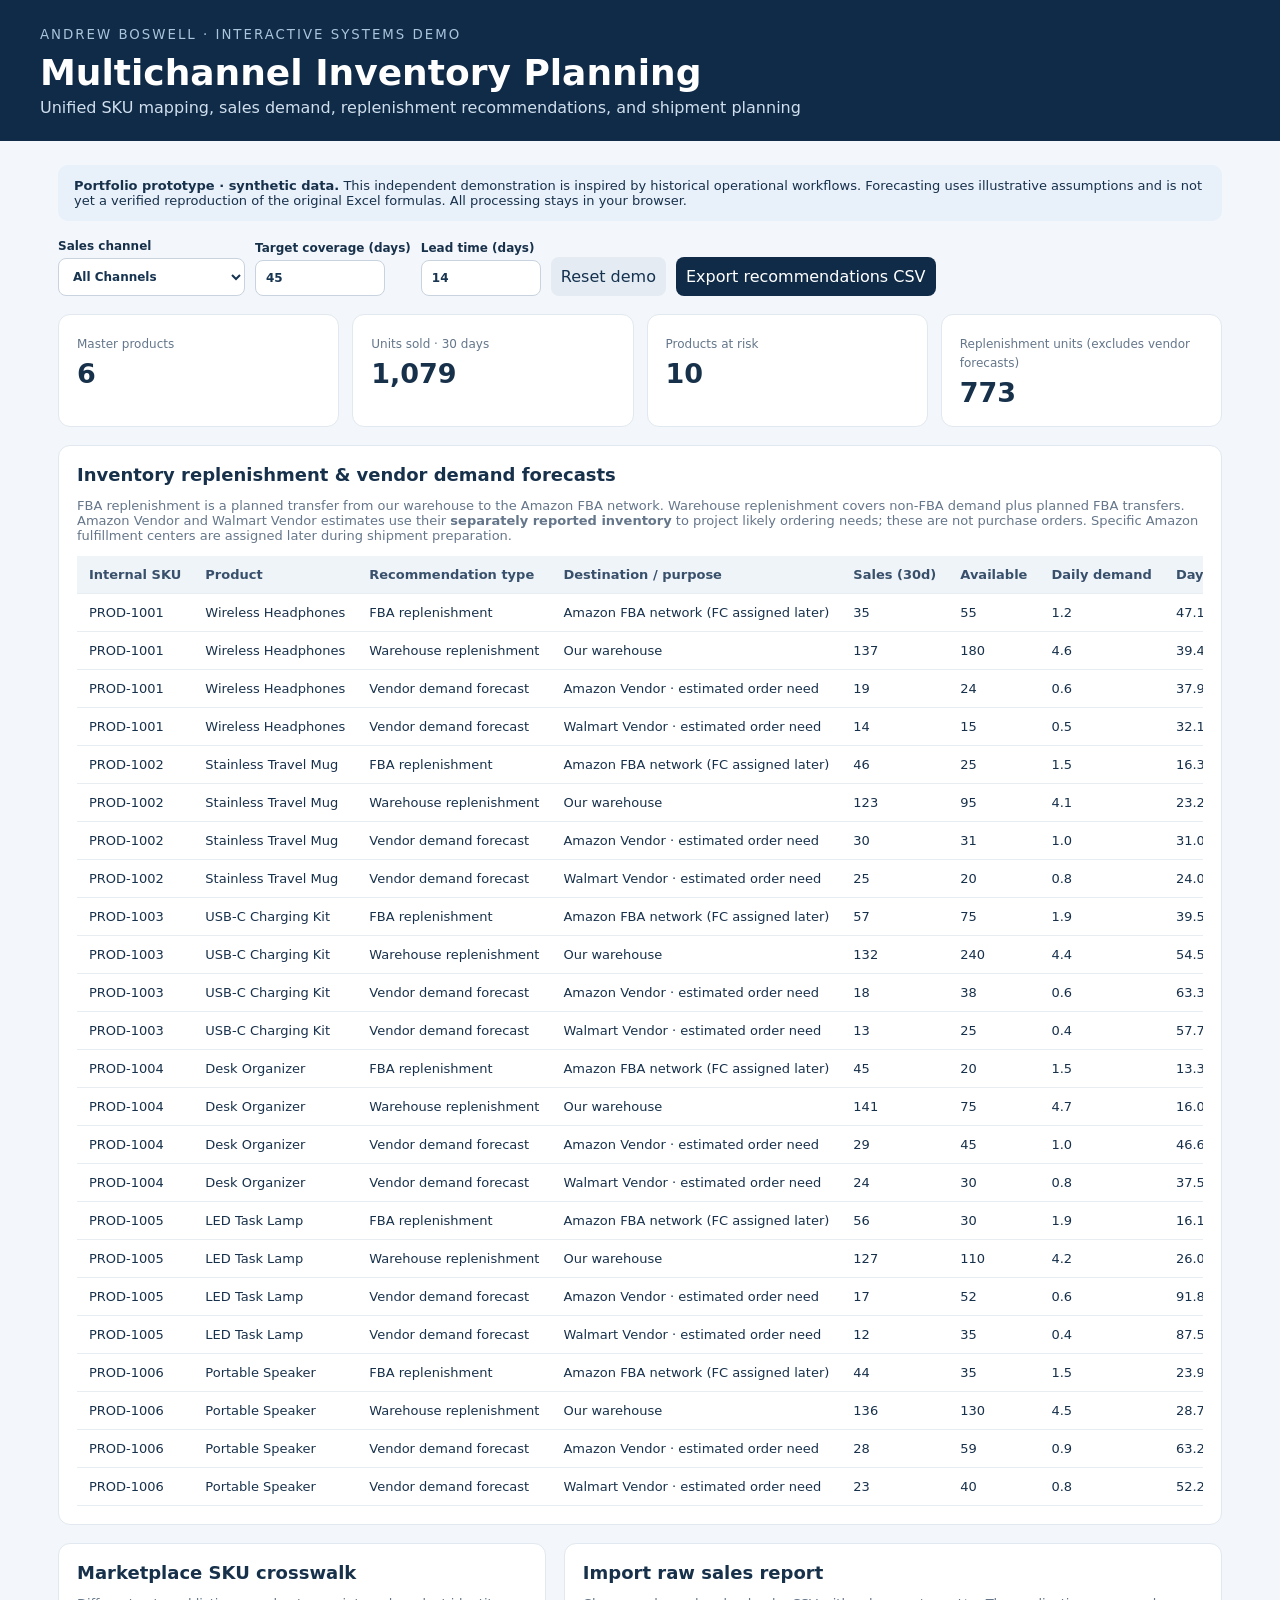
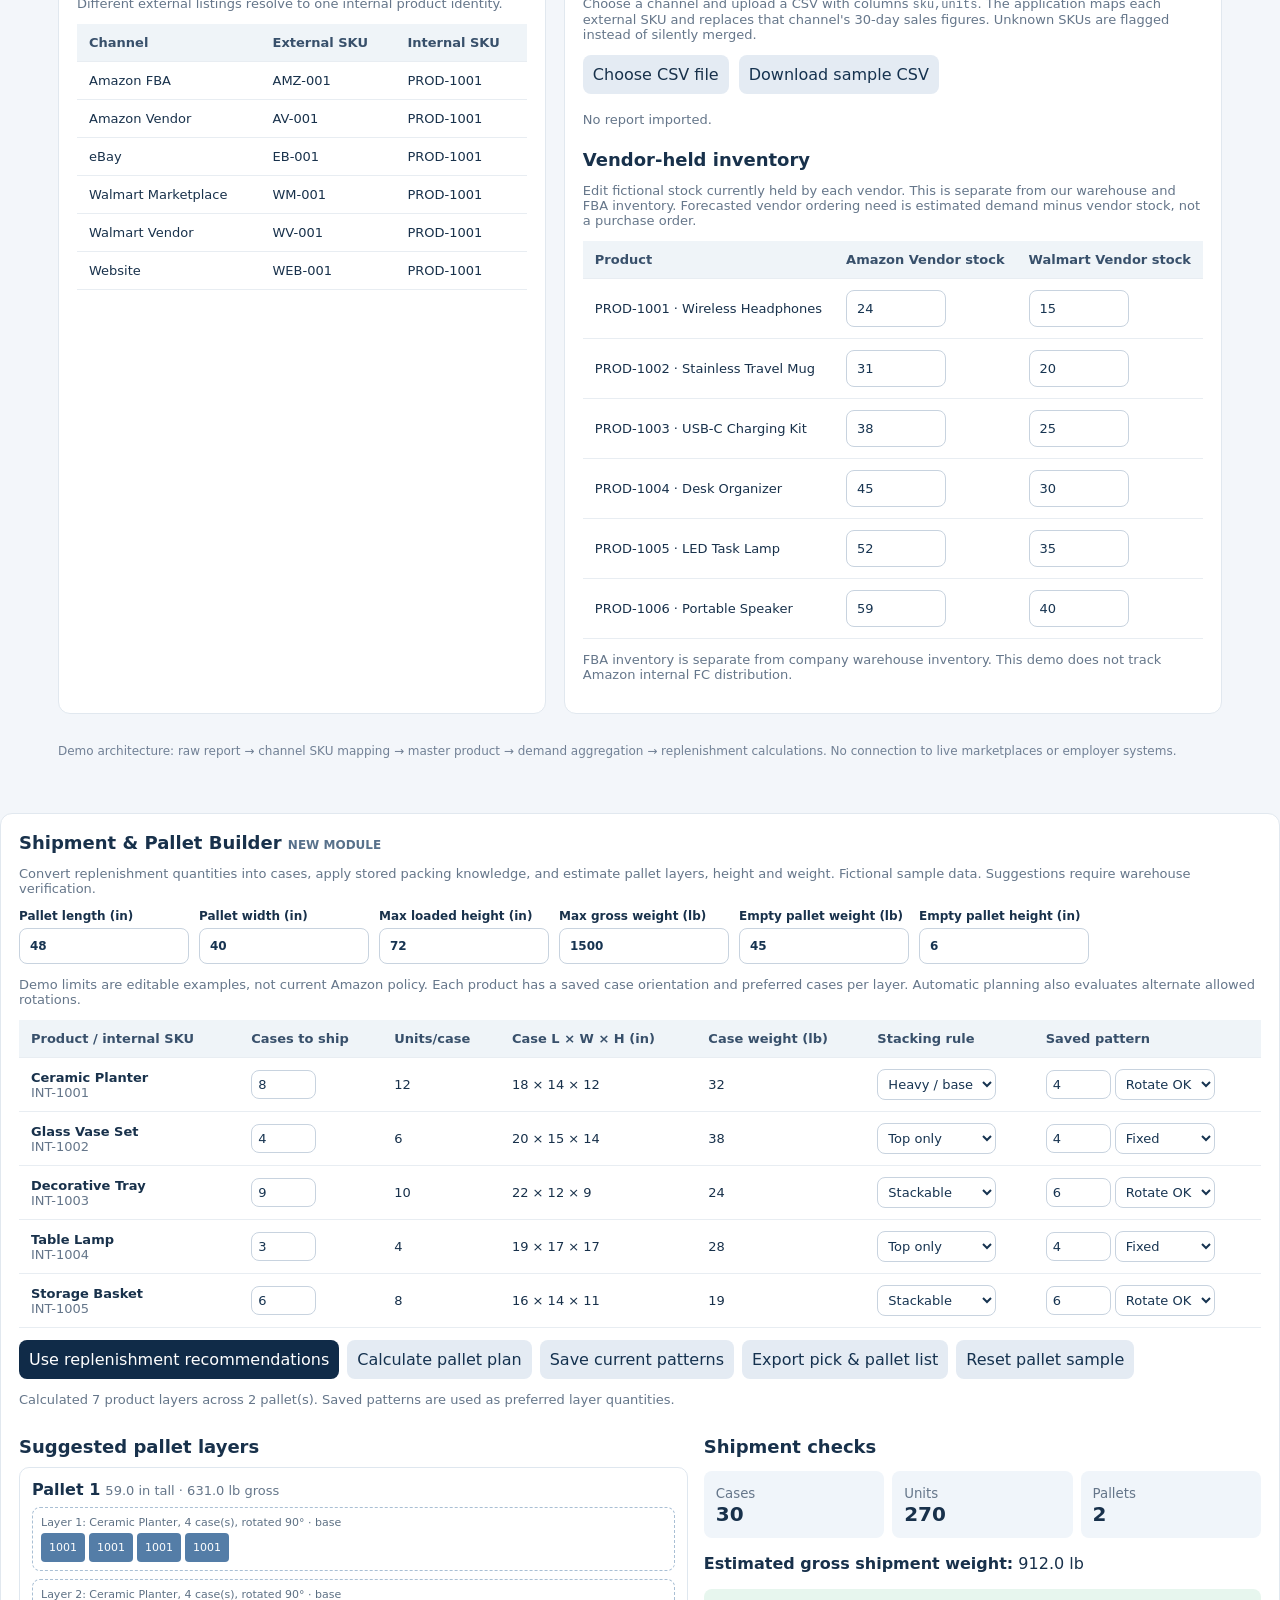
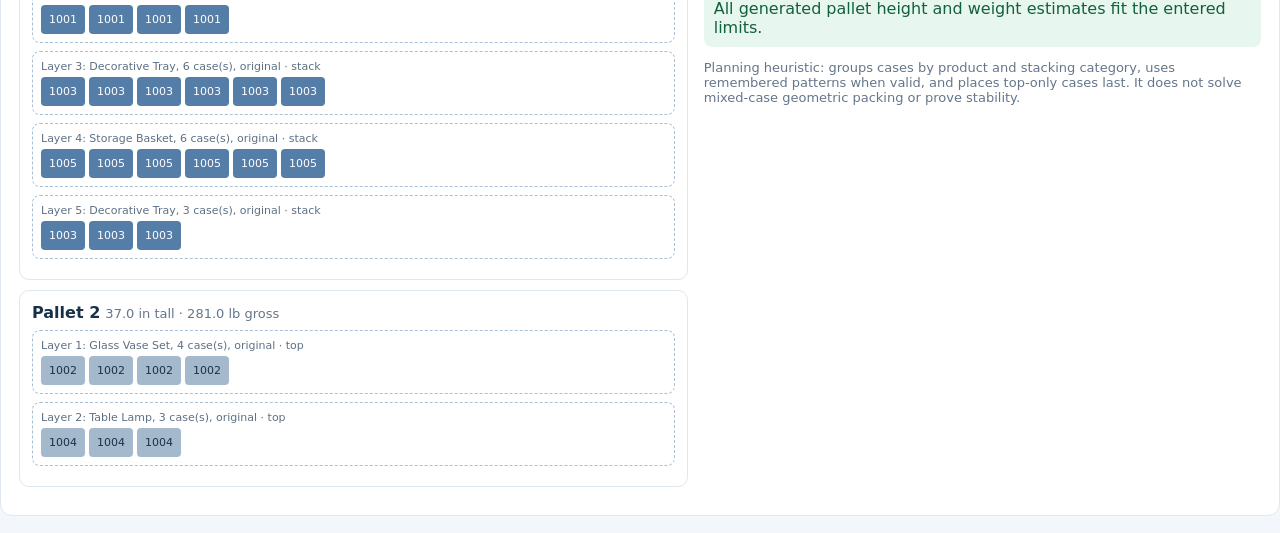
==== inventory-demo/index.html @ e1c4418a "Add interactive multichannel inventory and pallet builder demo" ====
<!doctype html><html lang="en"><head><meta charset="utf-8"><meta name="viewport" content="width=device-width,initial-scale=1"><title>Multichannel Inventory Planning | Portfolio Prototype</title><style>:root{font-family:Inter,system-ui,Arial,sans-serif;color:#18314b;background:#f3f6fa}*{box-sizing:border-box}body{margin:0}header{background:#102b48;color:white;padding:24px max(20px,calc((100vw - 1200px)/2))}header small{letter-spacing:.15em;color:#a9c5db}h1{margin:9px 0 5px;font-size:clamp(23px,3vw,36px)}header p{margin:0;color:#d0dfed}main{max-width:1200px;margin:auto;padding:24px 18px 55px}.notice{background:#e8f0fa;padding:13px 16px;border-radius:10px;font-size:13px;margin-bottom:18px}.toolbar{display:flex;flex-wrap:wrap;gap:10px;align-items:end;margin-bottom:18px}.field{display:flex;flex-direction:column;gap:5px;font-size:12px;font-weight:700}select,input,button{font:inherit;border:1px solid #c8d3df;border-radius:8px;padding:10px;background:white;color:#173451}button{background:#102b48;color:white;border:0;cursor:pointer}button.secondary{background:#e4ebf3;color:#15324f}button:hover{filter:brightness(1.12)}.cards{display:grid;grid-template-columns:repeat(4,1fr);gap:13px;margin-bottom:18px}.card,.panel{background:white;border:1px solid #e1e8ef;border-radius:12px;padding:18px}.card span{font-size:12px;color:#64768a}.card strong{display:block;font-size:27px;margin-top:6px}.panel{margin-bottom:18px}h2{font-size:18px;margin:0 0 8px}.muted{color:#65768a;font-size:13px}.scroll{overflow-x:auto}table{border-collapse:collapse;width:100%;font-size:13px;white-space:nowrap}th{text-align:left;background:#eff4f8;color:#38506b}th,td{padding:11px 12px;border-bottom:1px solid #e8edf2}tr:hover td{background:#fafcfe}.risk{color:#a13a28;font-weight:700}.ok{color:#19735a;font-weight:700}.warning{color:#99610b;font-weight:700}.grid{display:grid;grid-template-columns:1fr 1fr;gap:18px}.mapping{max-height:270px;overflow:auto}code{font-size:12px}label.file{display:inline-block;background:#e4ebf3;padding:10px;border-radius:8px;cursor:pointer}#file{display:none}.footer{font-size:12px;color:#718095;margin-top:12px}@media(max-width:760px){.cards{grid-template-columns:repeat(2,1fr)}.grid{grid-template-columns:1fr}}</style><style>
.pallet-grid{display:grid;grid-template-columns:1.2fr 1fr;gap:16px}.pallet-controls{display:flex;gap:10px;flex-wrap:wrap;align-items:end}.pallet-controls label{display:grid;gap:5px;font-size:12px;font-weight:700}.pallet-controls input,.pallet-controls select{max-width:170px}.pallet-results{display:grid;grid-template-columns:repeat(3,1fr);gap:8px;margin:14px 0}.pallet-results div{background:#f0f5fa;padding:12px;border-radius:8px}.pallet-results strong{display:block;font-size:20px}.pallet-results small{color:#65768a}.pallet-table input{width:65px;padding:6px}.pallet-table select{padding:6px;max-width:140px}.pallet-warning{background:#fff3dc;color:#744b10;padding:10px;border-radius:8px;margin-top:12px}.pallet-ok{background:#e7f6ee;color:#12613a;padding:10px;border-radius:8px;margin-top:12px}.pallet-layer{display:flex;flex-wrap:wrap;gap:4px;margin:8px 0;padding:8px;border:1px dashed #a9bfd4;border-radius:8px}.pallet-box{background:#547da7;color:white;border-radius:4px;padding:8px 5px;text-align:center;min-width:44px;font-size:11px}.pallet-box.top{background:#a5b9cd;color:#18314b}.pallet-actions{display:flex;flex-wrap:wrap;gap:8px;margin-top:12px}@media(max-width:800px){.pallet-grid{grid-template-columns:1fr}.pallet-results{grid-template-columns:repeat(3,1fr)}.pallet-controls input,.pallet-controls select{max-width:130px}}
</style></head><body><header><small>ANDREW BOSWELL · INTERACTIVE SYSTEMS DEMO</small><h1>Multichannel Inventory Planning</h1><p>Unified SKU mapping, sales demand, replenishment recommendations, and shipment planning</p></header><main><div class="notice"><b>Portfolio prototype · synthetic data.</b> This independent demonstration is inspired by historical operational workflows. Forecasting uses illustrative assumptions and is not yet a verified reproduction of the original Excel formulas. All processing stays in your browser.</div><div class="toolbar"><div class="field">Sales channel<select id="channel"><option>All Channels</option><option>Amazon FBA</option><option>Amazon Vendor</option><option>eBay</option><option>Walmart Marketplace</option><option>Walmart Vendor</option><option>Website</option></select></div><div class="field">Target coverage (days)<input id="coverage" type="number" min="1" max="365" value="45" style="width:130px"></div><div class="field">Lead time (days)<input id="lead" type="number" min="0" max="365" value="14" style="width:120px"></div><button id="reset" class="secondary">Reset demo</button><button id="export">Export recommendations CSV</button></div><div class="cards"><div class="card"><span>Master products</span><strong id="products">0</strong></div><div class="card"><span>Units sold · 30 days</span><strong id="sales">0</strong></div><div class="card"><span>Products at risk</span><strong id="risk">0</strong></div><div class="card"><span>Replenishment units (excludes vendor forecasts)</span><strong id="replenish">0</strong></div></div><section class="panel"><h2>Inventory replenishment & vendor demand forecasts</h2><p class="muted">FBA replenishment is a planned transfer from our warehouse to the Amazon FBA network. Warehouse replenishment covers non-FBA demand plus planned FBA transfers. Amazon Vendor and Walmart Vendor estimates use their <b>separately reported inventory</b> to project likely ordering needs; these are not purchase orders. Specific Amazon fulfillment centers are assigned later during shipment preparation.</p><div class="scroll"><table><thead><tr><th>Internal SKU</th><th>Product</th><th>Recommendation type</th><th>Destination / purpose</th><th>Sales (30d)</th><th>Available</th><th>Daily demand</th><th>Days cover</th><th>Replenishment / estimated order need</th><th>Ship by</th><th>Status</th></tr></thead><tbody id="rows"></tbody></table></div></section><div class="grid"><section class="panel"><h2>Marketplace SKU crosswalk</h2><p class="muted">Different external listings resolve to one internal product identity.</p><div class="scroll mapping"><table><thead><tr><th>Channel</th><th>External SKU</th><th>Internal SKU</th></tr></thead><tbody id="mapping"></tbody></table></div></section><section class="panel"><h2>Import raw sales report</h2><p class="muted">Choose a channel and upload a CSV with columns <code>sku,units</code>. The application maps each external SKU and replaces that channel's 30-day sales figures. Unknown SKUs are flagged instead of silently merged.</p><div class="toolbar"><label class="file" for="file">Choose CSV file</label><input type="file" id="file" accept=".csv,text/csv"><button class="secondary" id="sample">Download sample CSV</button></div><p id="message" class="muted">No report imported.</p><h2 style="margin-top:22px">Vendor-held inventory</h2><p class="muted">Edit fictional stock currently held by each vendor. This is separate from our warehouse and FBA inventory. Forecasted vendor ordering need is estimated demand minus vendor stock, not a purchase order.</p><div class="scroll"><table><thead><tr><th>Product</th><th>Amazon Vendor stock</th><th>Walmart Vendor stock</th></tr></thead><tbody id="vendor-stock"></tbody></table></div><p class="muted">FBA inventory is separate from company warehouse inventory. This demo does not track Amazon internal FC distribution.</p></section></div><div class="footer">Demo architecture: raw report → channel SKU mapping → master product → demand aggregation → replenishment calculations. No connection to live marketplaces or employer systems.</div></main><section class="panel" id="pallet-module"><h2>Shipment & Pallet Builder <span style="font-size:12px;color:#58718b">NEW MODULE</span></h2><p class="muted">Convert replenishment quantities into cases, apply stored packing knowledge, and estimate pallet layers, height and weight. Fictional sample data. Suggestions require warehouse verification.</p><div class="pallet-controls"><label>Pallet length (in)<input id="pl" type="number" value="48" min="1"></label><label>Pallet width (in)<input id="pw" type="number" value="40" min="1"></label><label>Max loaded height (in)<input id="ph" type="number" value="72" min="1"></label><label>Max gross weight (lb)<input id="pmax" type="number" value="1500" min="1"></label><label>Empty pallet weight (lb)<input id="ptare" type="number" value="45" min="0"></label><label>Empty pallet height (in)<input id="pbase" type="number" value="6" min="0"></label></div><p class="muted">Demo limits are editable examples, not current Amazon policy. Each product has a saved case orientation and preferred cases per layer. Automatic planning also evaluates alternate allowed rotations.</p><div class="scroll"><table class="pallet-table"><thead><tr><th>Product / internal SKU</th><th>Cases to ship</th><th>Units/case</th><th>Case L × W × H (in)</th><th>Case weight (lb)</th><th>Stacking rule</th><th>Saved pattern</th></tr></thead><tbody id="pallet-items"></tbody></table></div><div class="pallet-actions"><button id="pallet-from-replenish">Use replenishment recommendations</button><button class="secondary" id="pallet-plan">Calculate pallet plan</button><button class="secondary" id="pallet-save">Save current patterns</button><button class="secondary" id="pallet-export">Export pick & pallet list</button><button class="secondary" id="pallet-reset">Reset pallet sample</button></div><p id="pallet-message" class="muted" aria-live="polite"></p><div class="pallet-grid"><div><h2 style="margin-top:16px">Suggested pallet layers</h2><div id="pallet-layers"></div></div><div><h2 style="margin-top:16px">Shipment checks</h2><div id="pallet-summary"></div><div id="pallet-check"></div><p class="muted">Planning heuristic: groups cases by product and stacking category, uses remembered patterns when valid, and places top-only cases last. It does not solve mixed-case geometric packing or prove stability.</p></div></div></section><script>
const channels=['Amazon FBA','Amazon Vendor','eBay','Walmart Marketplace','Walmart Vendor','Website'];const master=[['PROD-1001','Wireless Headphones',180,55],['PROD-1002','Stainless Travel Mug',95,25],['PROD-1003','USB-C Charging Kit',240,75],['PROD-1004','Desk Organizer',75,20],['PROD-1005','LED Task Lamp',110,30],['PROD-1006','Portable Speaker',130,35]];const prefixes=['AMZ','AV','EB','WM','WV','WEB'];let mapping=[],sales={},vendorStock={};function init(){mapping=[];sales={};vendorStock={};master.forEach((p,i)=>{vendorStock['Amazon Vendor|'+p[0]]=24+i*7;vendorStock['Walmart Vendor|'+p[0]]=15+i*5;});master.forEach((p,i)=>channels.forEach((c,j)=>{let sku=prefixes[j]+'-'+String(i+1).padStart(3,'0');mapping.push({channel:c,sku,internal:p[0]});sales[c+'|'+sku]=[35,12,19,24,9,14][j]+((i*11+j*7)%23)}));render()};function num(id){return Math.max(0,Number(document.getElementById(id).value)||0)}function calc(){
 const chosen=document.getElementById('channel').value,coverage=num('coverage'),lead=num('lead');
 const output=[];
 const channelSales=(sku,c)=>mapping.filter(m=>m.internal===sku&&m.channel===c).reduce((sum,m)=>sum+(sales[m.channel+'|'+m.sku]||0),0);
 const build=(p,type,destination,sold,avail,qtyOverride=null)=>{
  const daily=sold/30,days=daily?avail/daily:Infinity;
  const qty=qtyOverride===null?Math.max(0,Math.ceil(daily*coverage-avail)):qtyOverride;
  const date=new Date();date.setDate(date.getDate()+Math.max(0,Math.floor(days-lead)));
  const status=type==='Vendor demand forecast'?'Estimated vendor order · not a PO':days<lead?'Urgent':qty>0?'Replenish':'Healthy';
  return {sku:p[0],name:p[1],type,destination,sold,avail,daily,days,qty,date:daily&&type!=='Vendor demand forecast'?date.toISOString().slice(0,10):'—',status};
 };
 master.forEach(p=>{
  const fbaSold=channelSales(p[0],'Amazon FBA');
  const fba=build(p,'FBA replenishment','Amazon FBA network (FC assigned later)',fbaSold,p[3]);
  const nonFbaSold=channels.filter(c=>c!=='Amazon FBA').reduce((sum,c)=>sum+channelSales(p[0],c),0);
  // Warehouse planning includes non-FBA forecast plus the FBA transfer, counted once.
  const warehouse=build(p,'Warehouse replenishment','Our warehouse',nonFbaSold,p[2],Math.max(0,Math.ceil(nonFbaSold/30*coverage+fba.qty-p[2])));
  if(chosen==='All Channels'||chosen==='Amazon FBA')output.push(fba);
  if(chosen==='All Channels'||(chosen!=='Amazon FBA'&&chosen!=='Amazon Vendor'&&chosen!=='Walmart Vendor'))output.push(warehouse);
  for(const c of ['Amazon Vendor','Walmart Vendor'])if(chosen==='All Channels'||chosen===c){
    const v=channelSales(p[0],c),stock=vendorStock[c+'|'+p[0]]||0;
    output.push(build(p,'Vendor demand forecast',c+' · estimated order need',v,stock,Math.max(0,Math.ceil(v/30*coverage-stock))));
  }
 });
 return output;
}
function render(){
 let r=calc();document.getElementById('products').textContent=master.length;
 const selected=document.getElementById('channel').value;
 const applicable=channels.filter(c=>selected==='All Channels'||selected===c);
 document.getElementById('sales').textContent=mapping.filter(m=>applicable.includes(m.channel)).reduce((a,m)=>a+(sales[m.channel+'|'+m.sku]||0),0).toLocaleString();
 document.getElementById('risk').textContent=r.filter(x=>x.type!=='Vendor demand forecast'&&x.status!=='Healthy').length;
 document.getElementById('replenish').textContent=r.filter(x=>x.type!=='Vendor demand forecast').reduce((a,x)=>a+x.qty,0).toLocaleString();
 document.getElementById('rows').innerHTML=r.map(x=>`<tr><td>${x.sku}</td><td>${x.name}</td><td>${x.type}</td><td>${x.destination}</td><td>${x.sold}</td><td>${x.avail}</td><td>${x.daily.toFixed(1)}</td><td>${Number.isFinite(x.days)?x.days.toFixed(1):'—'}</td><td><b>${x.qty}</b></td><td>${x.date}</td><td class="${x.status==='Urgent'?'risk':x.status==='Healthy'?'ok':'warning'}">${x.status}</td></tr>`).join('');
 document.getElementById('vendor-stock').innerHTML=master.map(p=>`<tr><td>${p[0]} · ${p[1]}</td>${['Amazon Vendor','Walmart Vendor'].map(c=>`<td><input type="number" min="0" step="1" style="width:100px" data-vendor="${c}" data-sku="${p[0]}" value="${vendorStock[c+'|'+p[0]]}" aria-label="${c} stock for ${p[0]}"></td>`).join('')}</tr>`).join('');
 let ch=document.getElementById('channel').value;
 document.getElementById('mapping').innerHTML=mapping.filter(m=>ch==='All Channels'||m.channel===ch).map(m=>`<tr><td>${m.channel}</td><td>${m.sku}</td><td>${m.internal}</td></tr>`).join('');
};document.getElementById('vendor-stock').addEventListener('change',e=>{const t=e.target;if(!t.matches('[data-vendor]'))return;const v=Number(t.value);if(!Number.isInteger(v)||v<0){t.value=vendorStock[t.dataset.vendor+'|'+t.dataset.sku];return;}vendorStock[t.dataset.vendor+'|'+t.dataset.sku]=v;render();});['channel','coverage','lead'].forEach(id=>document.getElementById(id).addEventListener('change',render));document.getElementById('reset').onclick=()=>{document.getElementById('channel').value='All Channels';document.getElementById('coverage').value=45;document.getElementById('lead').value=14;document.getElementById('message').textContent='Demo reset.';init()};function download(name,data){let a=document.createElement('a');a.href=URL.createObjectURL(new Blob([data],{type:'text/csv'}));a.download=name;a.click();setTimeout(()=>URL.revokeObjectURL(a.href),1000)}document.getElementById('export').onclick=()=>download('replenishment_and_vendor_forecasts.csv','internal_sku,product,recommendation_type,destination_or_purpose,sales_30d,available_at_destination,daily_demand,days_cover,units,ship_by,status\n'+calc().map(x=>[x.sku,x.name,x.type,x.destination,x.sold,x.avail,x.daily.toFixed(2),Number.isFinite(x.days)?x.days.toFixed(1):'',x.qty,x.date,x.status].map(v=>'"'+String(v).replaceAll('"','""')+'"').join(',')).join('\n'));document.getElementById('sample').onclick=()=>{let c=document.getElementById('channel').value;if(c==='All Channels')c='Amazon FBA';download('sample_'+c.toLowerCase().replaceAll(' ','_')+'.csv','sku,units\n'+mapping.filter(m=>m.channel===c).map((m,i)=>m.sku+','+(25+i*10)).join('\n'))};document.getElementById('file').onchange=async e=>{let f=e.target.files[0];if(!f)return;let c=document.getElementById('channel').value,msg=document.getElementById('message');if(c==='All Channels'){msg.textContent='Select a specific sales channel before importing.';return}let lines=(await f.text()).replace(/^\uFEFF/,'').trim().split(/\r?\n/),head=lines.shift().split(',').map(s=>s.trim().toLowerCase()),si=head.indexOf('sku'),ui=head.indexOf('units');if(si<0||ui<0){msg.textContent='Expected CSV headers: sku,units';return}let next={},unknown=[],bad=0;for(let line of lines){let a=line.split(',').map(s=>s.trim()),sku=a[si],n=Number(a[ui]);if(!Number.isFinite(n)||n<0){bad++;continue}if(!mapping.some(m=>m.channel===c&&m.sku===sku)){unknown.push(sku);continue}next[c+'|'+sku]=(next[c+'|'+sku]||0)+n}mapping.filter(m=>m.channel===c).forEach(m=>sales[c+'|'+m.sku]=next[c+'|'+m.sku]||0);msg.textContent='Imported '+Object.keys(next).length+' mapped SKUs. '+unknown.length+' unmapped: '+(unknown.slice(0,6).join(', ')||'none')+'. Invalid rows: '+bad+'.';render()};init();

// Synthetic, portfolio-safe pallet planning data. Do not use for physical shipping decisions.
const palletSeed=[
 {sku:'INT-1001',name:'Ceramic Planter',units:12,l:18,w:14,h:12,weight:32,rule:'base',rotation:'either',saved:4,cases:8},
 {sku:'INT-1002',name:'Glass Vase Set',units:6,l:20,w:15,h:14,weight:38,rule:'top',rotation:'flat',saved:4,cases:4},
 {sku:'INT-1003',name:'Decorative Tray',units:10,l:22,w:12,h:9,weight:24,rule:'stack',rotation:'either',saved:6,cases:9},
 {sku:'INT-1004',name:'Table Lamp',units:4,l:19,w:17,h:17,weight:28,rule:'top',rotation:'flat',saved:4,cases:3},
 {sku:'INT-1005',name:'Storage Basket',units:8,l:16,w:14,h:11,weight:19,rule:'stack',rotation:'either',saved:6,cases:6}
];
let palletData=JSON.parse(JSON.stringify(palletSeed));
try{const saved=JSON.parse(localStorage.getItem('portfolioPalletPatterns')||'{}');palletData.forEach(p=>{if(saved[p.sku]){p.saved=saved[p.sku].saved;p.rotation=saved[p.sku].rotation;p.rule=saved[p.sku].rule}})}catch(e){}
const pe=id=>document.getElementById(id), pnum=id=>Number(pe(id).value);
function palletRenderItems(){pe('pallet-items').innerHTML=palletData.map((p,i)=>`<tr><td><b>${p.name}</b><br><span class="muted">${p.sku}</span></td><td><input type="number" min="0" max="999" data-i="${i}" data-key="cases" value="${p.cases}"></td><td>${p.units}</td><td>${p.l} × ${p.w} × ${p.h}</td><td>${p.weight}</td><td><select data-i="${i}" data-key="rule"><option value="base" ${p.rule==='base'?'selected':''}>Heavy / base</option><option value="stack" ${p.rule==='stack'?'selected':''}>Stackable</option><option value="top" ${p.rule==='top'?'selected':''}>Top only</option></select></td><td><input type="number" min="1" max="99" data-i="${i}" data-key="saved" value="${p.saved}" title="Remembered cases per layer"> <select data-i="${i}" data-key="rotation"><option value="either" ${p.rotation==='either'?'selected':''}>Rotate OK</option><option value="flat" ${p.rotation==='flat'?'selected':''}>Fixed</option></select></td></tr>`).join('');pe('pallet-items').querySelectorAll('input,select').forEach(el=>el.addEventListener('change',()=>{const p=palletData[Number(el.dataset.i)];p[el.dataset.key]=el.type==='number'?Math.max(0,Number(el.value)||0):el.value;palletCalculate()}))}
function palletCalculate(){const L=pnum('pl'),W=pnum('pw'),H=pnum('ph'),MAX=pnum('pmax'),tare=pnum('ptare'),base=pnum('pbase');const warnings=[];if([L,W,H,MAX].some(x=>!Number.isFinite(x)||x<=0)||tare<0||base<0){pe('pallet-check').textContent='Enter valid positive pallet limits.';return}let batches=[];for(const p of palletData.filter(p=>p.cases>0)){
 const fits=[{n:Math.floor(L/p.l)*Math.floor(W/p.w),orientation:'original'}];if(p.rotation==='either')fits.push({n:Math.floor(L/p.w)*Math.floor(W/p.l),orientation:'rotated 90°'});
 fits.sort((a,b)=>b.n-a.n);const best=fits[0];if(best.n<1){warnings.push(`${p.name}: case does not fit pallet footprint`);continue}
 const capacity=Math.max(1,Math.min(best.n,Math.round(p.saved)||best.n));if(capacity<best.n){} // remembered pattern intentionally limits the layer
 for(let remain=p.cases;remain>0;remain-=capacity)batches.push({sku:p.sku,name:p.name,count:Math.min(capacity,remain),height:p.h,weight:Math.min(capacity,remain)*p.weight,rule:p.rule,orientation:best.orientation,capacity:best.n,saved:p.saved});
}
const rank={base:0,stack:1,top:2};batches.sort((a,b)=>rank[a.rule]-rank[b.rule]||b.weight-a.weight);let pallets=[],current={layers:[],height:base,weight:tare};for(const layer of batches){if(current.layers.length&&(current.height+layer.height>H||current.weight+layer.weight>MAX)){pallets.push(current);current={layers:[],height:base,weight:tare}}if(layer.height+base>H||layer.weight+tare>MAX)warnings.push(`${layer.name}: one layer exceeds pallet limits; split or repack required`);current.layers.push(layer);current.height+=layer.height;current.weight+=layer.weight}if(current.layers.length)pallets.push(current);
const cases=palletData.reduce((a,p)=>a+p.cases,0),units=palletData.reduce((a,p)=>a+p.cases*p.units,0),gross=pallets.reduce((a,p)=>a+p.weight,0);pe('pallet-summary').innerHTML=`<div class="pallet-results"><div><small>Cases</small><strong>${cases}</strong></div><div><small>Units</small><strong>${units}</strong></div><div><small>Pallets</small><strong>${pallets.length}</strong></div></div><p><b>Estimated gross shipment weight:</b> ${gross.toFixed(1)} lb</p>`;
pe('pallet-layers').innerHTML=pallets.length?pallets.map((p,i)=>`<div style="border:1px solid #dfe7ef;border-radius:10px;padding:12px;margin:10px 0"><b>Pallet ${i+1}</b> <span class="muted">${p.height.toFixed(1)} in tall · ${p.weight.toFixed(1)} lb gross</span>${p.layers.map((l,j)=>`<div class="pallet-layer"><span style="width:100%;font-size:11px;color:#5d7084">Layer ${j+1}: ${l.name}, ${l.count} case(s), ${l.orientation} · ${l.rule}</span>${Array.from({length:Math.min(l.count,24)},()=>`<div class="pallet-box ${l.rule==='top'?'top':''}">${l.sku.slice(-4)}</div>`).join('')}</div>`).join('')}</div>`).join(''):'<p class="muted">Enter cases to generate a plan.</p>';
pe('pallet-check').innerHTML=`<div class="${warnings.length?'pallet-warning':'pallet-ok'}">${warnings.length?'<b>Review required:</b> '+warnings.join('; '):'All generated pallet height and weight estimates fit the entered limits.'}</div>`;pe('pallet-message').textContent=`Calculated ${batches.length} product layers across ${pallets.length} pallet(s). Saved patterns are used as preferred layer quantities.`;window.currentPalletPlan={pallets,warnings};}
pe('pallet-plan').onclick=palletCalculate;
pe('pallet-save').onclick=()=>{const patterns={};palletData.forEach(p=>patterns[p.sku]={saved:p.saved,rotation:p.rotation,rule:p.rule});try{localStorage.setItem('portfolioPalletPatterns',JSON.stringify(patterns));pe('pallet-message').textContent='Saved configuration preferences in this browser.'}catch(e){pe('pallet-message').textContent='Browser storage unavailable; preferences remain in this session.'}};
pe('pallet-reset').onclick=()=>{palletData=JSON.parse(JSON.stringify(palletSeed));palletRenderItems();palletCalculate()};
pe('pallet-from-replenish').onclick=()=>{const rec=calc().filter(x=>x.type==='FBA replenishment'&&x.qty>0);palletData.forEach(p=>{const x=rec.find(r=>r.sku===p.sku);p.cases=x?Math.ceil(x.qty/p.units):0});palletRenderItems();palletCalculate();pe('pallet-message').textContent='Loaded only Amazon FBA replenishment quantities. Fulfillment center assignments occur later.'};
pe('pallet-export').onclick=()=>{const plan=window.currentPalletPlan;if(!plan)return;const rows=['pallet,layer,internal_sku,product,cases,units,orientation,stacking_rule,layer_weight_lb'];plan.pallets.forEach((p,i)=>p.layers.forEach((l,j)=>{const item=palletData.find(x=>x.sku===l.sku);rows.push([i+1,j+1,l.sku,'"'+l.name+'"',l.count,l.count*item.units,l.orientation,l.rule,l.weight].join(','))}));download('pallet_pick_and_stack_plan.csv',rows.join('\n'))};
palletRenderItems();palletCalculate();
</script></body></html>
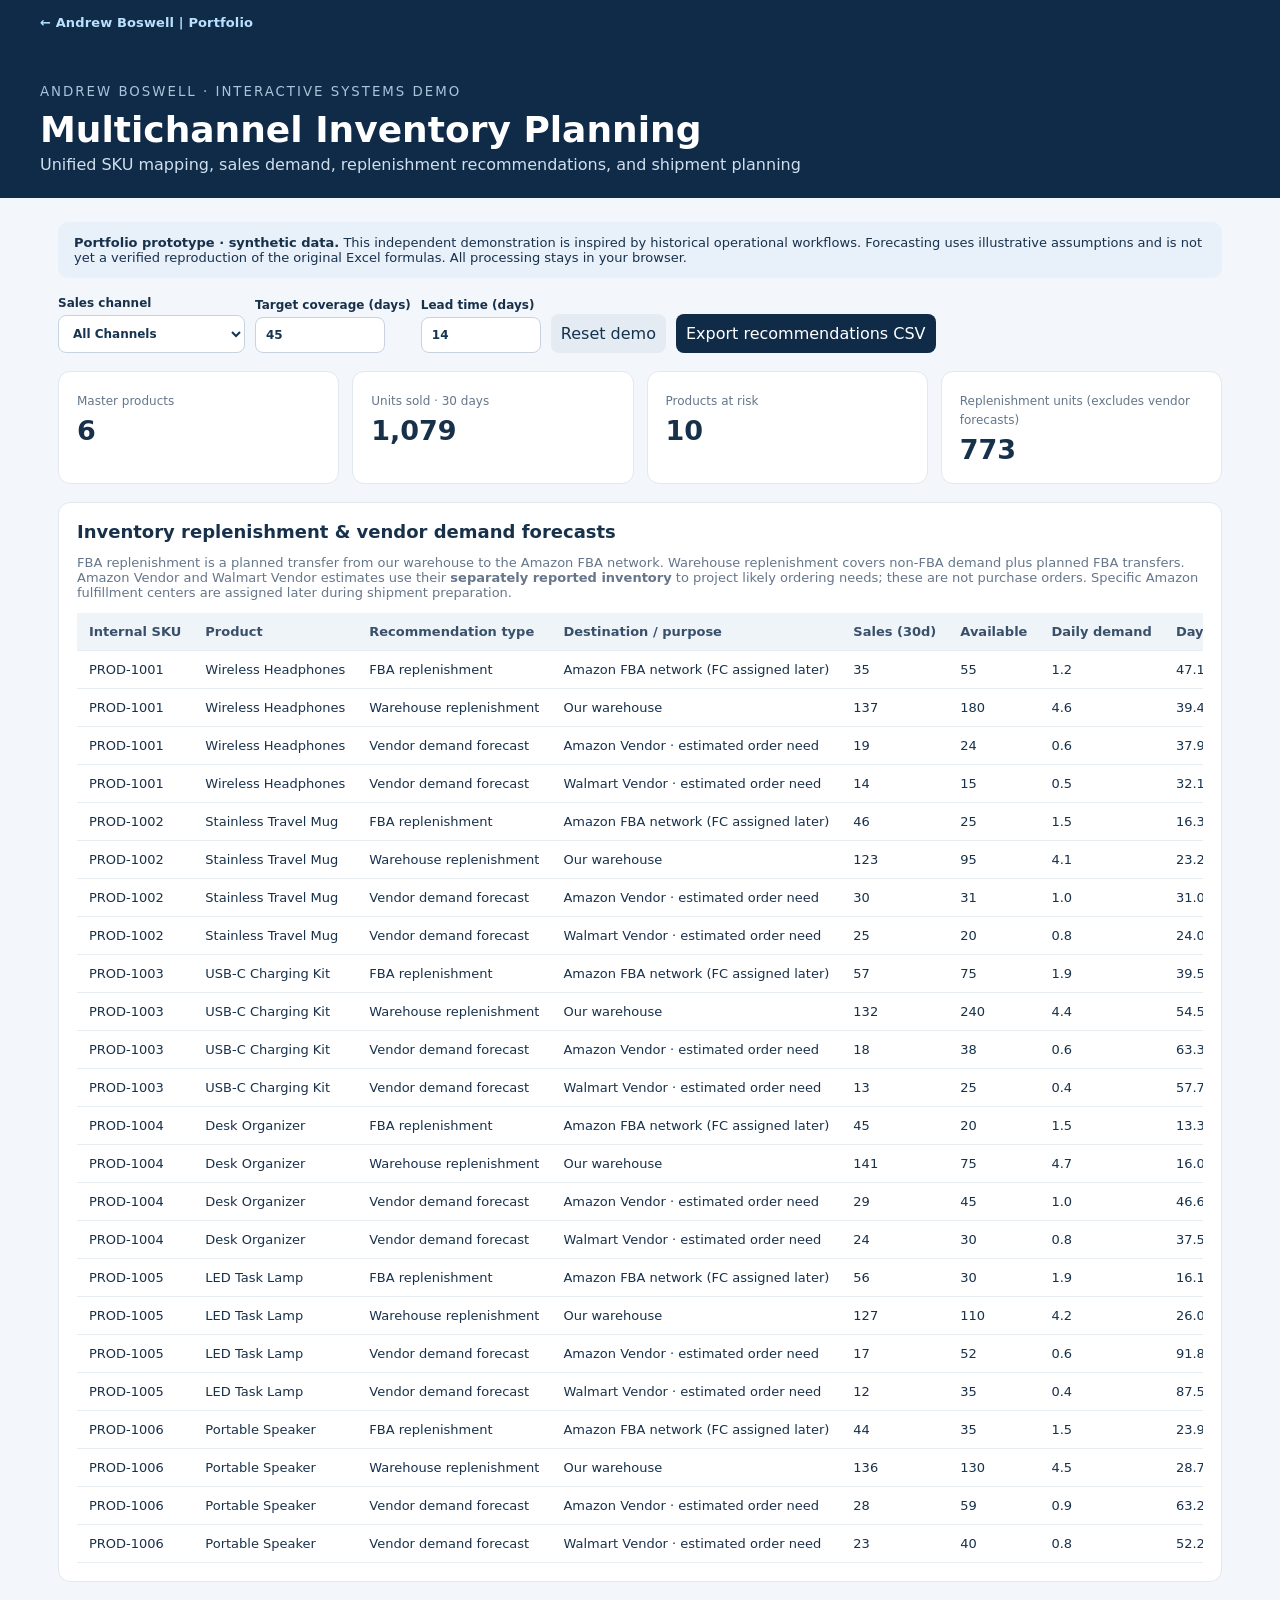
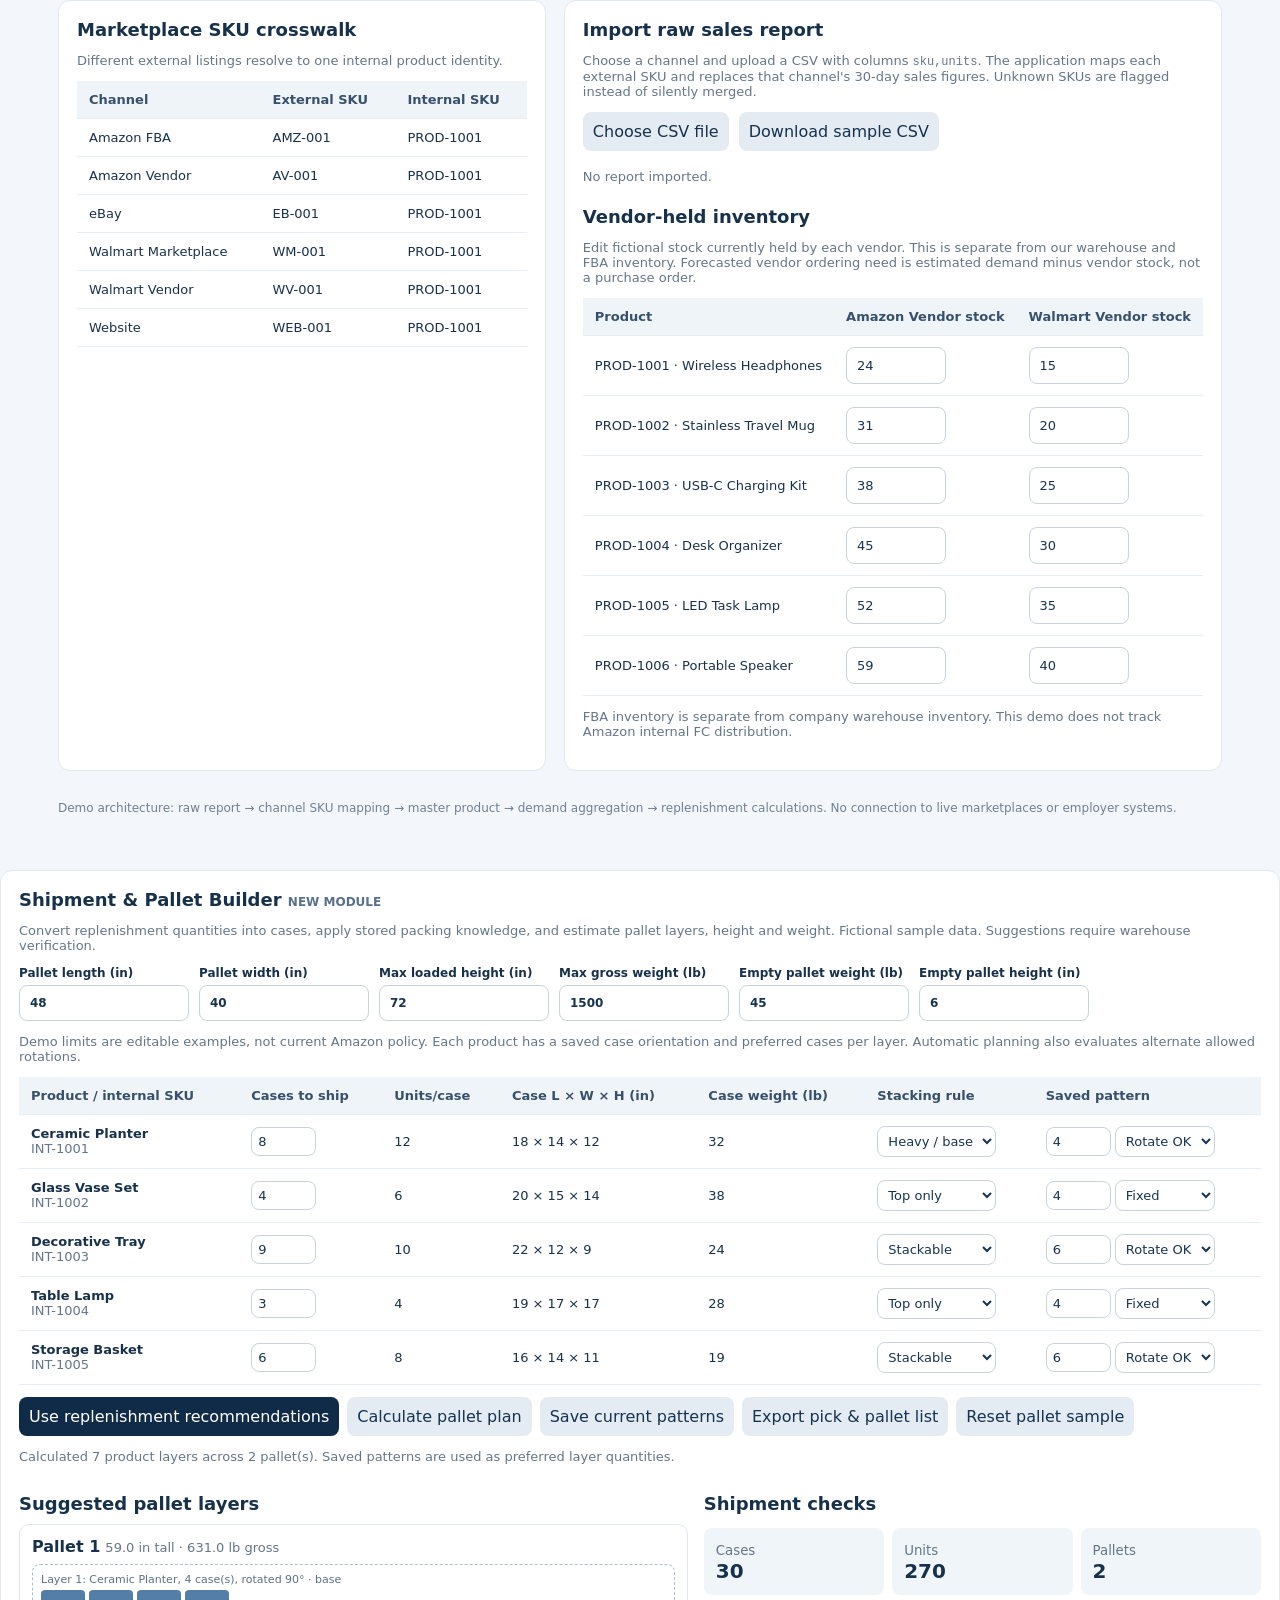
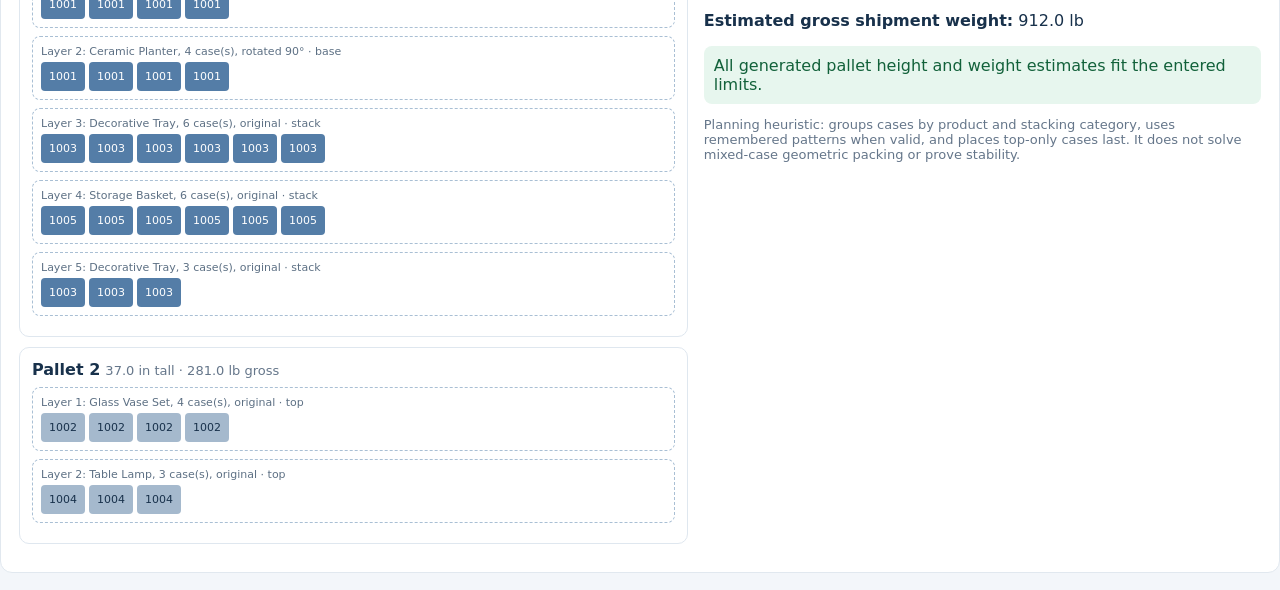
==== commit 1fcd3594: "Updating demos with portfolio link" ====
--- a/inventory-demo/index.html
+++ b/inventory-demo/index.html
@@ -1,6 +1,6 @@
 <!doctype html><html lang="en"><head><meta charset="utf-8"><meta name="viewport" content="width=device-width,initial-scale=1"><title>Multichannel Inventory Planning | Portfolio Prototype</title><style>:root{font-family:Inter,system-ui,Arial,sans-serif;color:#18314b;background:#f3f6fa}*{box-sizing:border-box}body{margin:0}header{background:#102b48;color:white;padding:24px max(20px,calc((100vw - 1200px)/2))}header small{letter-spacing:.15em;color:#a9c5db}h1{margin:9px 0 5px;font-size:clamp(23px,3vw,36px)}header p{margin:0;color:#d0dfed}main{max-width:1200px;margin:auto;padding:24px 18px 55px}.notice{background:#e8f0fa;padding:13px 16px;border-radius:10px;font-size:13px;margin-bottom:18px}.toolbar{display:flex;flex-wrap:wrap;gap:10px;align-items:end;margin-bottom:18px}.field{display:flex;flex-direction:column;gap:5px;font-size:12px;font-weight:700}select,input,button{font:inherit;border:1px solid #c8d3df;border-radius:8px;padding:10px;background:white;color:#173451}button{background:#102b48;color:white;border:0;cursor:pointer}button.secondary{background:#e4ebf3;color:#15324f}button:hover{filter:brightness(1.12)}.cards{display:grid;grid-template-columns:repeat(4,1fr);gap:13px;margin-bottom:18px}.card,.panel{background:white;border:1px solid #e1e8ef;border-radius:12px;padding:18px}.card span{font-size:12px;color:#64768a}.card strong{display:block;font-size:27px;margin-top:6px}.panel{margin-bottom:18px}h2{font-size:18px;margin:0 0 8px}.muted{color:#65768a;font-size:13px}.scroll{overflow-x:auto}table{border-collapse:collapse;width:100%;font-size:13px;white-space:nowrap}th{text-align:left;background:#eff4f8;color:#38506b}th,td{padding:11px 12px;border-bottom:1px solid #e8edf2}tr:hover td{background:#fafcfe}.risk{color:#a13a28;font-weight:700}.ok{color:#19735a;font-weight:700}.warning{color:#99610b;font-weight:700}.grid{display:grid;grid-template-columns:1fr 1fr;gap:18px}.mapping{max-height:270px;overflow:auto}code{font-size:12px}label.file{display:inline-block;background:#e4ebf3;padding:10px;border-radius:8px;cursor:pointer}#file{display:none}.footer{font-size:12px;color:#718095;margin-top:12px}@media(max-width:760px){.cards{grid-template-columns:repeat(2,1fr)}.grid{grid-template-columns:1fr}}</style><style>
 .pallet-grid{display:grid;grid-template-columns:1.2fr 1fr;gap:16px}.pallet-controls{display:flex;gap:10px;flex-wrap:wrap;align-items:end}.pallet-controls label{display:grid;gap:5px;font-size:12px;font-weight:700}.pallet-controls input,.pallet-controls select{max-width:170px}.pallet-results{display:grid;grid-template-columns:repeat(3,1fr);gap:8px;margin:14px 0}.pallet-results div{background:#f0f5fa;padding:12px;border-radius:8px}.pallet-results strong{display:block;font-size:20px}.pallet-results small{color:#65768a}.pallet-table input{width:65px;padding:6px}.pallet-table select{padding:6px;max-width:140px}.pallet-warning{background:#fff3dc;color:#744b10;padding:10px;border-radius:8px;margin-top:12px}.pallet-ok{background:#e7f6ee;color:#12613a;padding:10px;border-radius:8px;margin-top:12px}.pallet-layer{display:flex;flex-wrap:wrap;gap:4px;margin:8px 0;padding:8px;border:1px dashed #a9bfd4;border-radius:8px}.pallet-box{background:#547da7;color:white;border-radius:4px;padding:8px 5px;text-align:center;min-width:44px;font-size:11px}.pallet-box.top{background:#a5b9cd;color:#18314b}.pallet-actions{display:flex;flex-wrap:wrap;gap:8px;margin-top:12px}@media(max-width:800px){.pallet-grid{grid-template-columns:1fr}.pallet-results{grid-template-columns:repeat(3,1fr)}.pallet-controls input,.pallet-controls select{max-width:130px}}
-</style></head><body><header><small>ANDREW BOSWELL · INTERACTIVE SYSTEMS DEMO</small><h1>Multichannel Inventory Planning</h1><p>Unified SKU mapping, sales demand, replenishment recommendations, and shipment planning</p></header><main><div class="notice"><b>Portfolio prototype · synthetic data.</b> This independent demonstration is inspired by historical operational workflows. Forecasting uses illustrative assumptions and is not yet a verified reproduction of the original Excel formulas. All processing stays in your browser.</div><div class="toolbar"><div class="field">Sales channel<select id="channel"><option>All Channels</option><option>Amazon FBA</option><option>Amazon Vendor</option><option>eBay</option><option>Walmart Marketplace</option><option>Walmart Vendor</option><option>Website</option></select></div><div class="field">Target coverage (days)<input id="coverage" type="number" min="1" max="365" value="45" style="width:130px"></div><div class="field">Lead time (days)<input id="lead" type="number" min="0" max="365" value="14" style="width:120px"></div><button id="reset" class="secondary">Reset demo</button><button id="export">Export recommendations CSV</button></div><div class="cards"><div class="card"><span>Master products</span><strong id="products">0</strong></div><div class="card"><span>Units sold · 30 days</span><strong id="sales">0</strong></div><div class="card"><span>Products at risk</span><strong id="risk">0</strong></div><div class="card"><span>Replenishment units (excludes vendor forecasts)</span><strong id="replenish">0</strong></div></div><section class="panel"><h2>Inventory replenishment & vendor demand forecasts</h2><p class="muted">FBA replenishment is a planned transfer from our warehouse to the Amazon FBA network. Warehouse replenishment covers non-FBA demand plus planned FBA transfers. Amazon Vendor and Walmart Vendor estimates use their <b>separately reported inventory</b> to project likely ordering needs; these are not purchase orders. Specific Amazon fulfillment centers are assigned later during shipment preparation.</p><div class="scroll"><table><thead><tr><th>Internal SKU</th><th>Product</th><th>Recommendation type</th><th>Destination / purpose</th><th>Sales (30d)</th><th>Available</th><th>Daily demand</th><th>Days cover</th><th>Replenishment / estimated order need</th><th>Ship by</th><th>Status</th></tr></thead><tbody id="rows"></tbody></table></div></section><div class="grid"><section class="panel"><h2>Marketplace SKU crosswalk</h2><p class="muted">Different external listings resolve to one internal product identity.</p><div class="scroll mapping"><table><thead><tr><th>Channel</th><th>External SKU</th><th>Internal SKU</th></tr></thead><tbody id="mapping"></tbody></table></div></section><section class="panel"><h2>Import raw sales report</h2><p class="muted">Choose a channel and upload a CSV with columns <code>sku,units</code>. The application maps each external SKU and replaces that channel's 30-day sales figures. Unknown SKUs are flagged instead of silently merged.</p><div class="toolbar"><label class="file" for="file">Choose CSV file</label><input type="file" id="file" accept=".csv,text/csv"><button class="secondary" id="sample">Download sample CSV</button></div><p id="message" class="muted">No report imported.</p><h2 style="margin-top:22px">Vendor-held inventory</h2><p class="muted">Edit fictional stock currently held by each vendor. This is separate from our warehouse and FBA inventory. Forecasted vendor ordering need is estimated demand minus vendor stock, not a purchase order.</p><div class="scroll"><table><thead><tr><th>Product</th><th>Amazon Vendor stock</th><th>Walmart Vendor stock</th></tr></thead><tbody id="vendor-stock"></tbody></table></div><p class="muted">FBA inventory is separate from company warehouse inventory. This demo does not track Amazon internal FC distribution.</p></section></div><div class="footer">Demo architecture: raw report → channel SKU mapping → master product → demand aggregation → replenishment calculations. No connection to live marketplaces or employer systems.</div></main><section class="panel" id="pallet-module"><h2>Shipment & Pallet Builder <span style="font-size:12px;color:#58718b">NEW MODULE</span></h2><p class="muted">Convert replenishment quantities into cases, apply stored packing knowledge, and estimate pallet layers, height and weight. Fictional sample data. Suggestions require warehouse verification.</p><div class="pallet-controls"><label>Pallet length (in)<input id="pl" type="number" value="48" min="1"></label><label>Pallet width (in)<input id="pw" type="number" value="40" min="1"></label><label>Max loaded height (in)<input id="ph" type="number" value="72" min="1"></label><label>Max gross weight (lb)<input id="pmax" type="number" value="1500" min="1"></label><label>Empty pallet weight (lb)<input id="ptare" type="number" value="45" min="0"></label><label>Empty pallet height (in)<input id="pbase" type="number" value="6" min="0"></label></div><p class="muted">Demo limits are editable examples, not current Amazon policy. Each product has a saved case orientation and preferred cases per layer. Automatic planning also evaluates alternate allowed rotations.</p><div class="scroll"><table class="pallet-table"><thead><tr><th>Product / internal SKU</th><th>Cases to ship</th><th>Units/case</th><th>Case L × W × H (in)</th><th>Case weight (lb)</th><th>Stacking rule</th><th>Saved pattern</th></tr></thead><tbody id="pallet-items"></tbody></table></div><div class="pallet-actions"><button id="pallet-from-replenish">Use replenishment recommendations</button><button class="secondary" id="pallet-plan">Calculate pallet plan</button><button class="secondary" id="pallet-save">Save current patterns</button><button class="secondary" id="pallet-export">Export pick & pallet list</button><button class="secondary" id="pallet-reset">Reset pallet sample</button></div><p id="pallet-message" class="muted" aria-live="polite"></p><div class="pallet-grid"><div><h2 style="margin-top:16px">Suggested pallet layers</h2><div id="pallet-layers"></div></div><div><h2 style="margin-top:16px">Shipment checks</h2><div id="pallet-summary"></div><div id="pallet-check"></div><p class="muted">Planning heuristic: groups cases by product and stacking category, uses remembered patterns when valid, and places top-only cases last. It does not solve mixed-case geometric packing or prove stability.</p></div></div></section><script>
+</style><style>.portfolio-return-link{display:inline-block;margin:0 0 12px;color:#b9e1ff!important;font:600 13px/1.5 system-ui,Arial,sans-serif;text-decoration:none;letter-spacing:.01em}.portfolio-return-link:hover,.portfolio-return-link:focus{text-decoration:underline}.portfolio-return-bar{background:#102b48;padding:12px max(20px,calc((100vw - 1200px)/2))}</style></head><body><div class="portfolio-return-bar"><a class="portfolio-return-link" href="https://andrewboswell.github.io/">← Andrew Boswell | Portfolio</a></div><header><small>ANDREW BOSWELL · INTERACTIVE SYSTEMS DEMO</small><h1>Multichannel Inventory Planning</h1><p>Unified SKU mapping, sales demand, replenishment recommendations, and shipment planning</p></header><main><div class="notice"><b>Portfolio prototype · synthetic data.</b> This independent demonstration is inspired by historical operational workflows. Forecasting uses illustrative assumptions and is not yet a verified reproduction of the original Excel formulas. All processing stays in your browser.</div><div class="toolbar"><div class="field">Sales channel<select id="channel"><option>All Channels</option><option>Amazon FBA</option><option>Amazon Vendor</option><option>eBay</option><option>Walmart Marketplace</option><option>Walmart Vendor</option><option>Website</option></select></div><div class="field">Target coverage (days)<input id="coverage" type="number" min="1" max="365" value="45" style="width:130px"></div><div class="field">Lead time (days)<input id="lead" type="number" min="0" max="365" value="14" style="width:120px"></div><button id="reset" class="secondary">Reset demo</button><button id="export">Export recommendations CSV</button></div><div class="cards"><div class="card"><span>Master products</span><strong id="products">0</strong></div><div class="card"><span>Units sold · 30 days</span><strong id="sales">0</strong></div><div class="card"><span>Products at risk</span><strong id="risk">0</strong></div><div class="card"><span>Replenishment units (excludes vendor forecasts)</span><strong id="replenish">0</strong></div></div><section class="panel"><h2>Inventory replenishment & vendor demand forecasts</h2><p class="muted">FBA replenishment is a planned transfer from our warehouse to the Amazon FBA network. Warehouse replenishment covers non-FBA demand plus planned FBA transfers. Amazon Vendor and Walmart Vendor estimates use their <b>separately reported inventory</b> to project likely ordering needs; these are not purchase orders. Specific Amazon fulfillment centers are assigned later during shipment preparation.</p><div class="scroll"><table><thead><tr><th>Internal SKU</th><th>Product</th><th>Recommendation type</th><th>Destination / purpose</th><th>Sales (30d)</th><th>Available</th><th>Daily demand</th><th>Days cover</th><th>Replenishment / estimated order need</th><th>Ship by</th><th>Status</th></tr></thead><tbody id="rows"></tbody></table></div></section><div class="grid"><section class="panel"><h2>Marketplace SKU crosswalk</h2><p class="muted">Different external listings resolve to one internal product identity.</p><div class="scroll mapping"><table><thead><tr><th>Channel</th><th>External SKU</th><th>Internal SKU</th></tr></thead><tbody id="mapping"></tbody></table></div></section><section class="panel"><h2>Import raw sales report</h2><p class="muted">Choose a channel and upload a CSV with columns <code>sku,units</code>. The application maps each external SKU and replaces that channel's 30-day sales figures. Unknown SKUs are flagged instead of silently merged.</p><div class="toolbar"><label class="file" for="file">Choose CSV file</label><input type="file" id="file" accept=".csv,text/csv"><button class="secondary" id="sample">Download sample CSV</button></div><p id="message" class="muted">No report imported.</p><h2 style="margin-top:22px">Vendor-held inventory</h2><p class="muted">Edit fictional stock currently held by each vendor. This is separate from our warehouse and FBA inventory. Forecasted vendor ordering need is estimated demand minus vendor stock, not a purchase order.</p><div class="scroll"><table><thead><tr><th>Product</th><th>Amazon Vendor stock</th><th>Walmart Vendor stock</th></tr></thead><tbody id="vendor-stock"></tbody></table></div><p class="muted">FBA inventory is separate from company warehouse inventory. This demo does not track Amazon internal FC distribution.</p></section></div><div class="footer">Demo architecture: raw report → channel SKU mapping → master product → demand aggregation → replenishment calculations. No connection to live marketplaces or employer systems.</div></main><section class="panel" id="pallet-module"><h2>Shipment & Pallet Builder <span style="font-size:12px;color:#58718b">NEW MODULE</span></h2><p class="muted">Convert replenishment quantities into cases, apply stored packing knowledge, and estimate pallet layers, height and weight. Fictional sample data. Suggestions require warehouse verification.</p><div class="pallet-controls"><label>Pallet length (in)<input id="pl" type="number" value="48" min="1"></label><label>Pallet width (in)<input id="pw" type="number" value="40" min="1"></label><label>Max loaded height (in)<input id="ph" type="number" value="72" min="1"></label><label>Max gross weight (lb)<input id="pmax" type="number" value="1500" min="1"></label><label>Empty pallet weight (lb)<input id="ptare" type="number" value="45" min="0"></label><label>Empty pallet height (in)<input id="pbase" type="number" value="6" min="0"></label></div><p class="muted">Demo limits are editable examples, not current Amazon policy. Each product has a saved case orientation and preferred cases per layer. Automatic planning also evaluates alternate allowed rotations.</p><div class="scroll"><table class="pallet-table"><thead><tr><th>Product / internal SKU</th><th>Cases to ship</th><th>Units/case</th><th>Case L × W × H (in)</th><th>Case weight (lb)</th><th>Stacking rule</th><th>Saved pattern</th></tr></thead><tbody id="pallet-items"></tbody></table></div><div class="pallet-actions"><button id="pallet-from-replenish">Use replenishment recommendations</button><button class="secondary" id="pallet-plan">Calculate pallet plan</button><button class="secondary" id="pallet-save">Save current patterns</button><button class="secondary" id="pallet-export">Export pick & pallet list</button><button class="secondary" id="pallet-reset">Reset pallet sample</button></div><p id="pallet-message" class="muted" aria-live="polite"></p><div class="pallet-grid"><div><h2 style="margin-top:16px">Suggested pallet layers</h2><div id="pallet-layers"></div></div><div><h2 style="margin-top:16px">Shipment checks</h2><div id="pallet-summary"></div><div id="pallet-check"></div><p class="muted">Planning heuristic: groups cases by product and stacking category, uses remembered patterns when valid, and places top-only cases last. It does not solve mixed-case geometric packing or prove stability.</p></div></div></section><script>
 const channels=['Amazon FBA','Amazon Vendor','eBay','Walmart Marketplace','Walmart Vendor','Website'];const master=[['PROD-1001','Wireless Headphones',180,55],['PROD-1002','Stainless Travel Mug',95,25],['PROD-1003','USB-C Charging Kit',240,75],['PROD-1004','Desk Organizer',75,20],['PROD-1005','LED Task Lamp',110,30],['PROD-1006','Portable Speaker',130,35]];const prefixes=['AMZ','AV','EB','WM','WV','WEB'];let mapping=[],sales={},vendorStock={};function init(){mapping=[];sales={};vendorStock={};master.forEach((p,i)=>{vendorStock['Amazon Vendor|'+p[0]]=24+i*7;vendorStock['Walmart Vendor|'+p[0]]=15+i*5;});master.forEach((p,i)=>channels.forEach((c,j)=>{let sku=prefixes[j]+'-'+String(i+1).padStart(3,'0');mapping.push({channel:c,sku,internal:p[0]});sales[c+'|'+sku]=[35,12,19,24,9,14][j]+((i*11+j*7)%23)}));render()};function num(id){return Math.max(0,Number(document.getElementById(id).value)||0)}function calc(){
  const chosen=document.getElementById('channel').value,coverage=num('coverage'),lead=num('lead');
  const output=[];
